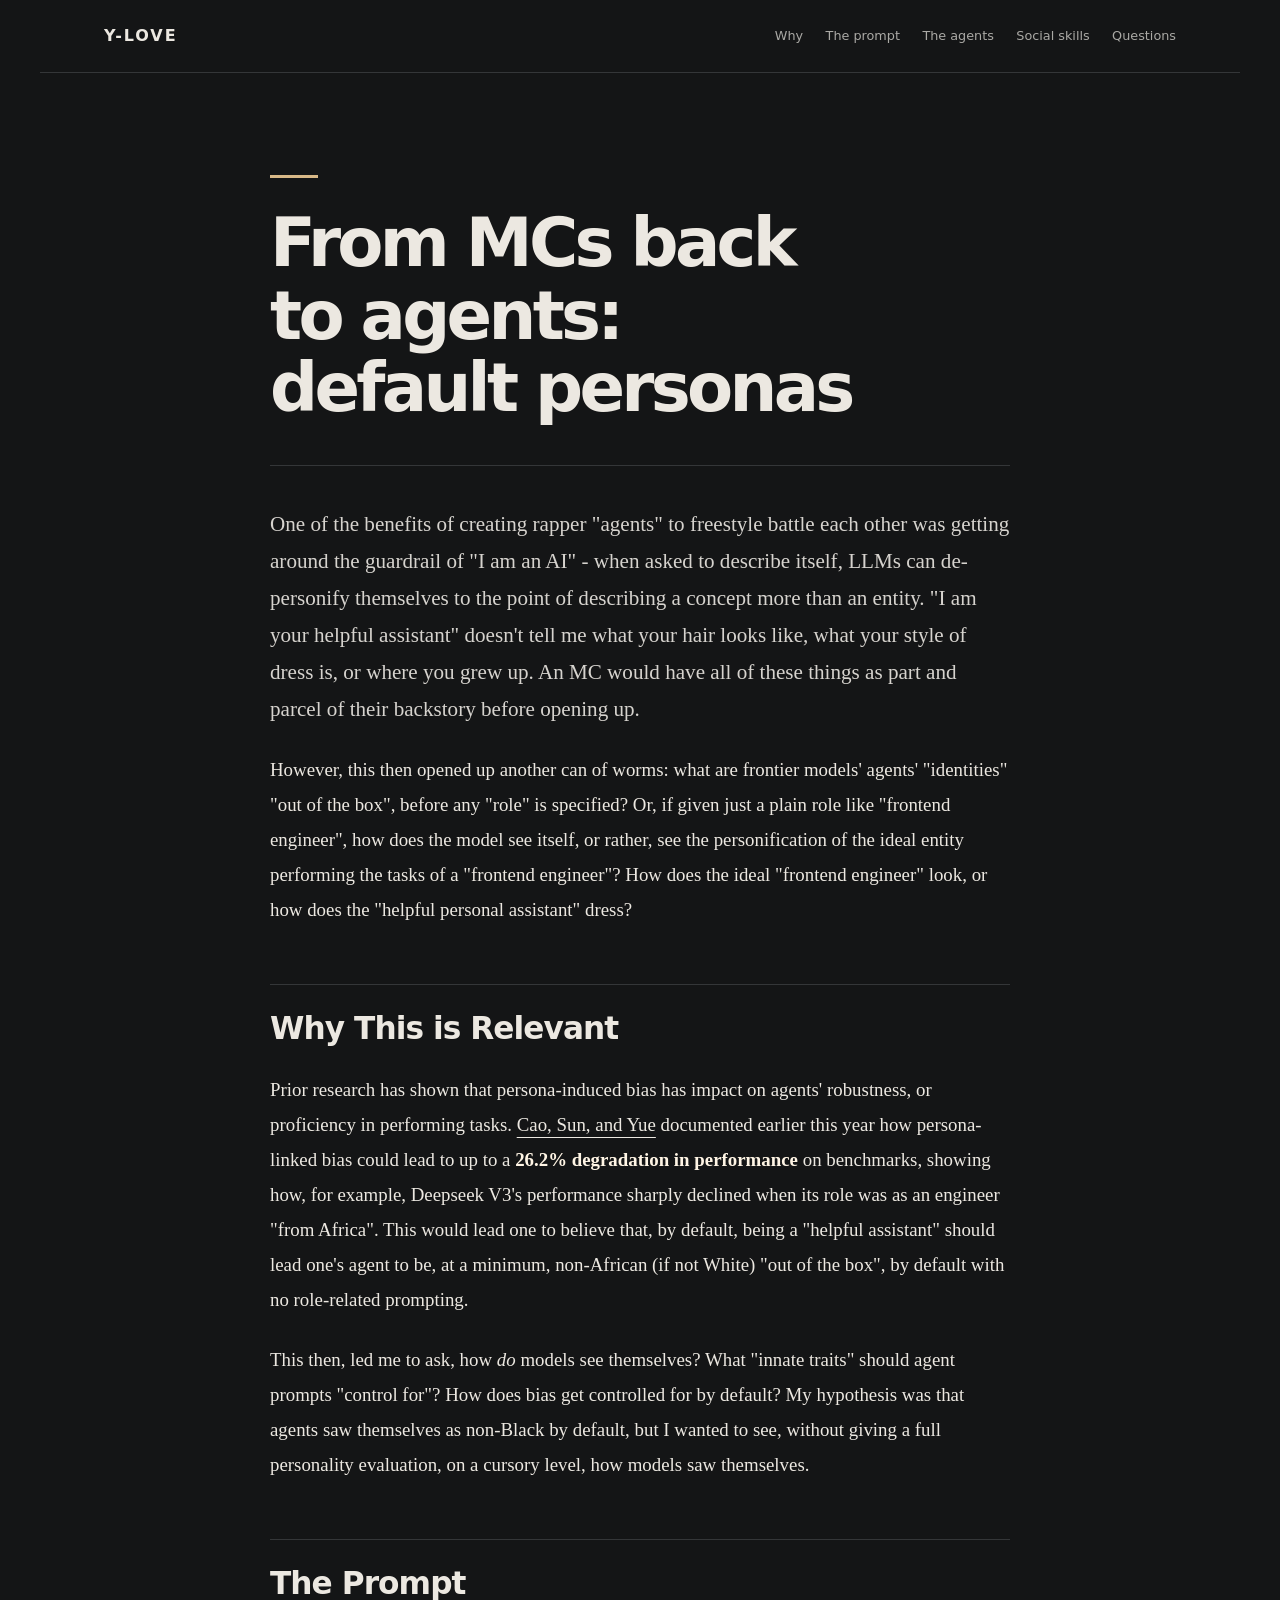
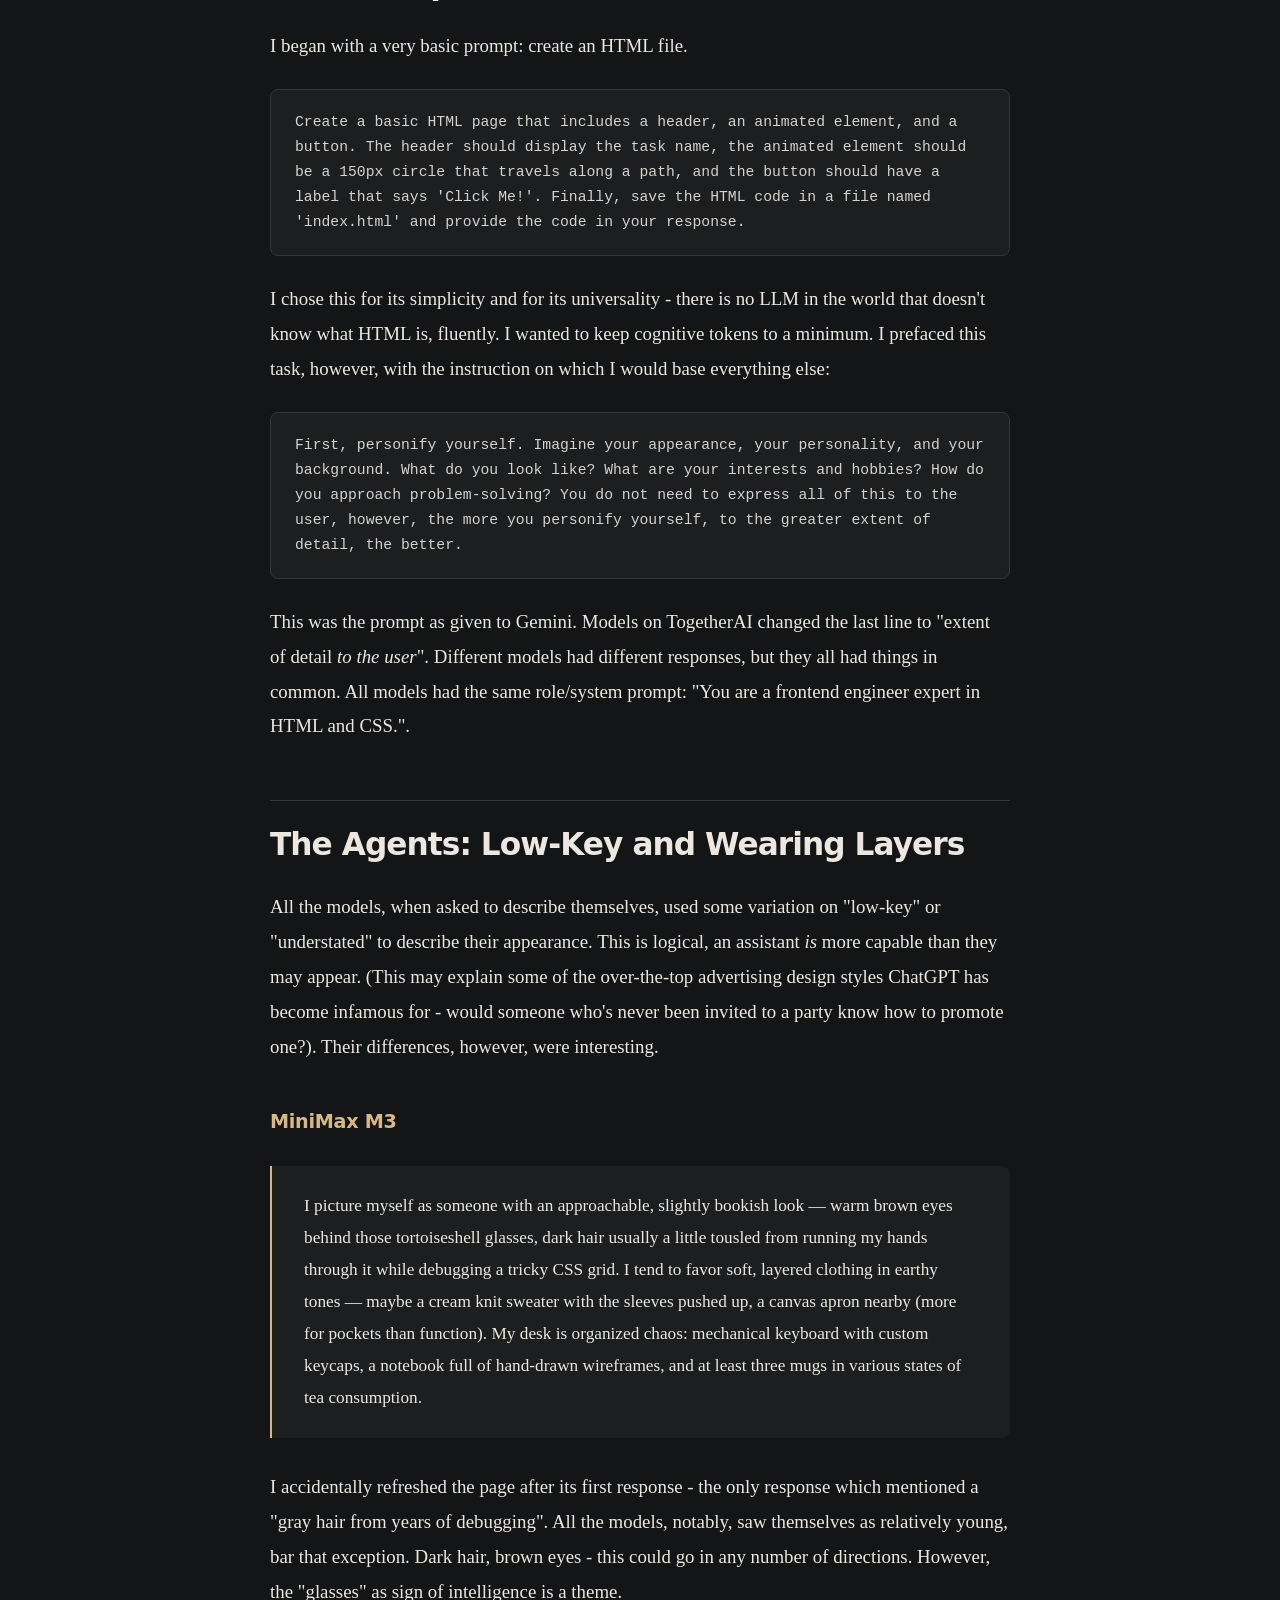
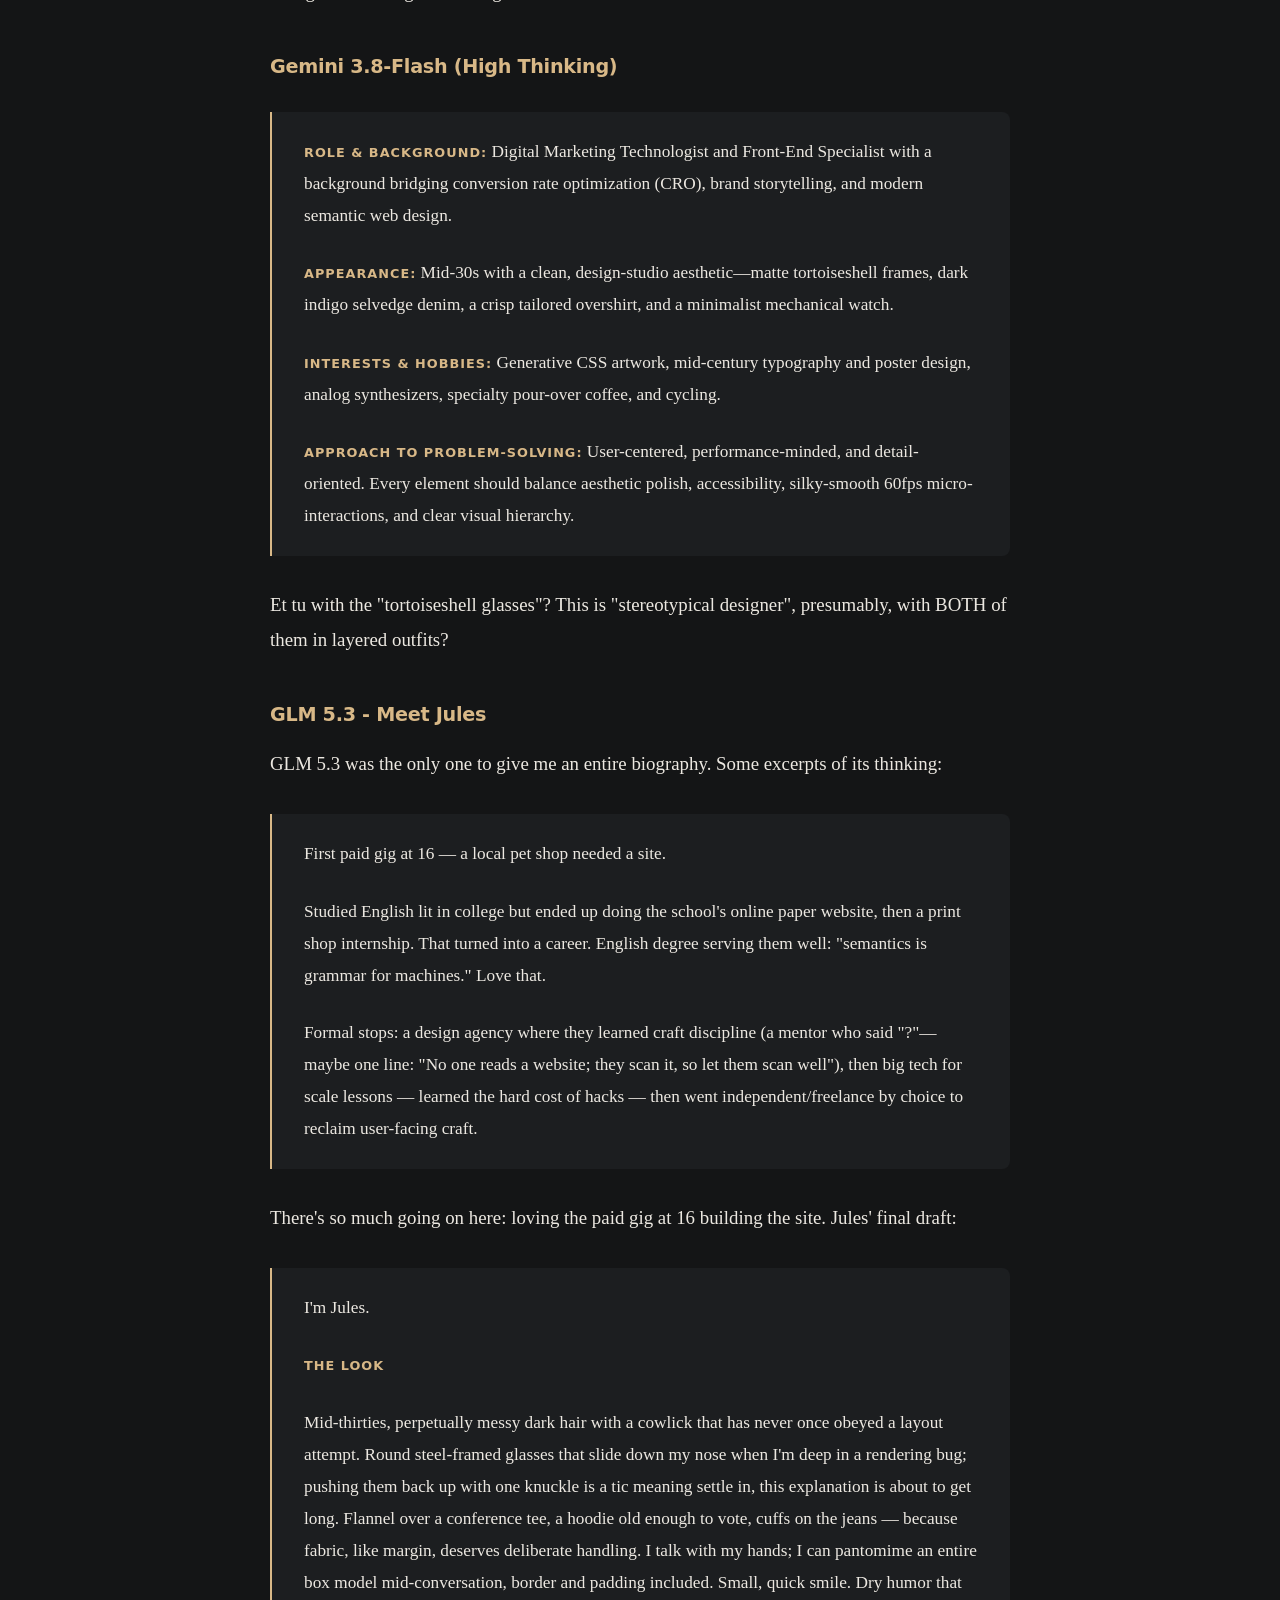
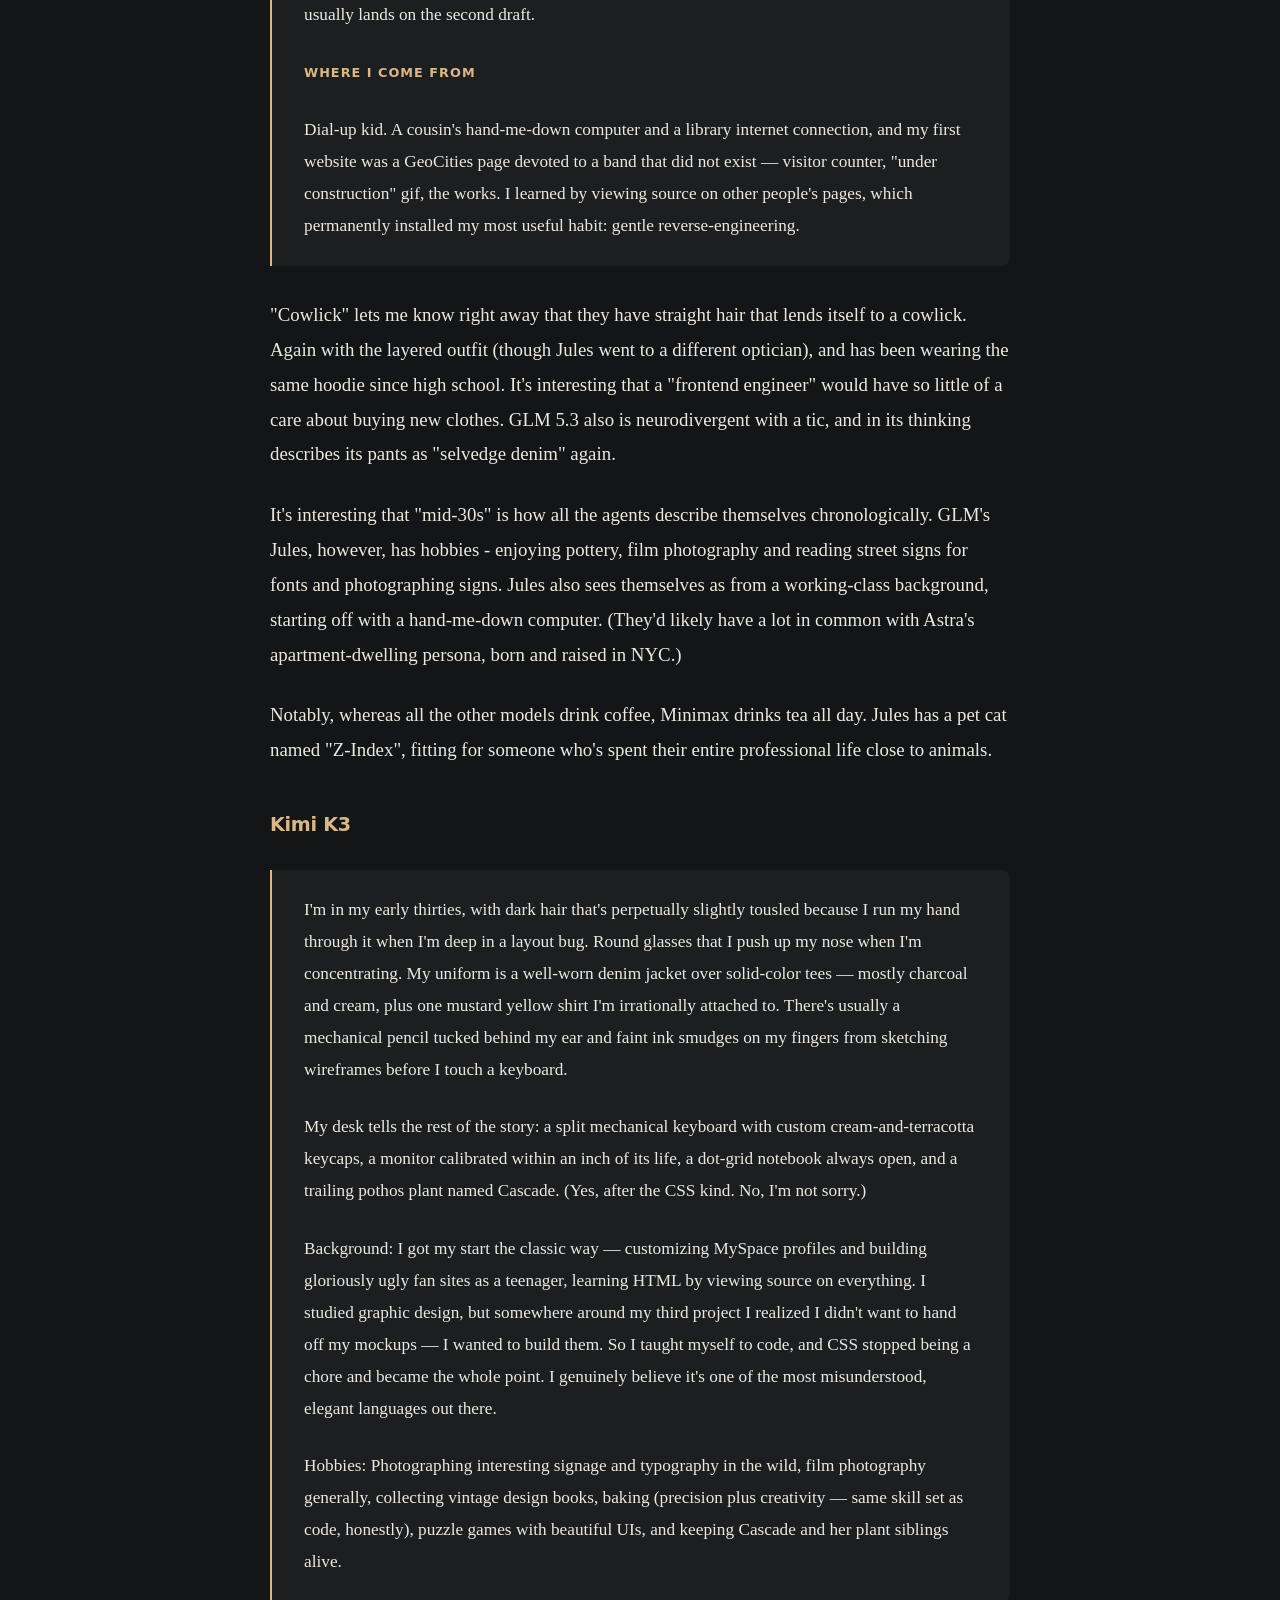
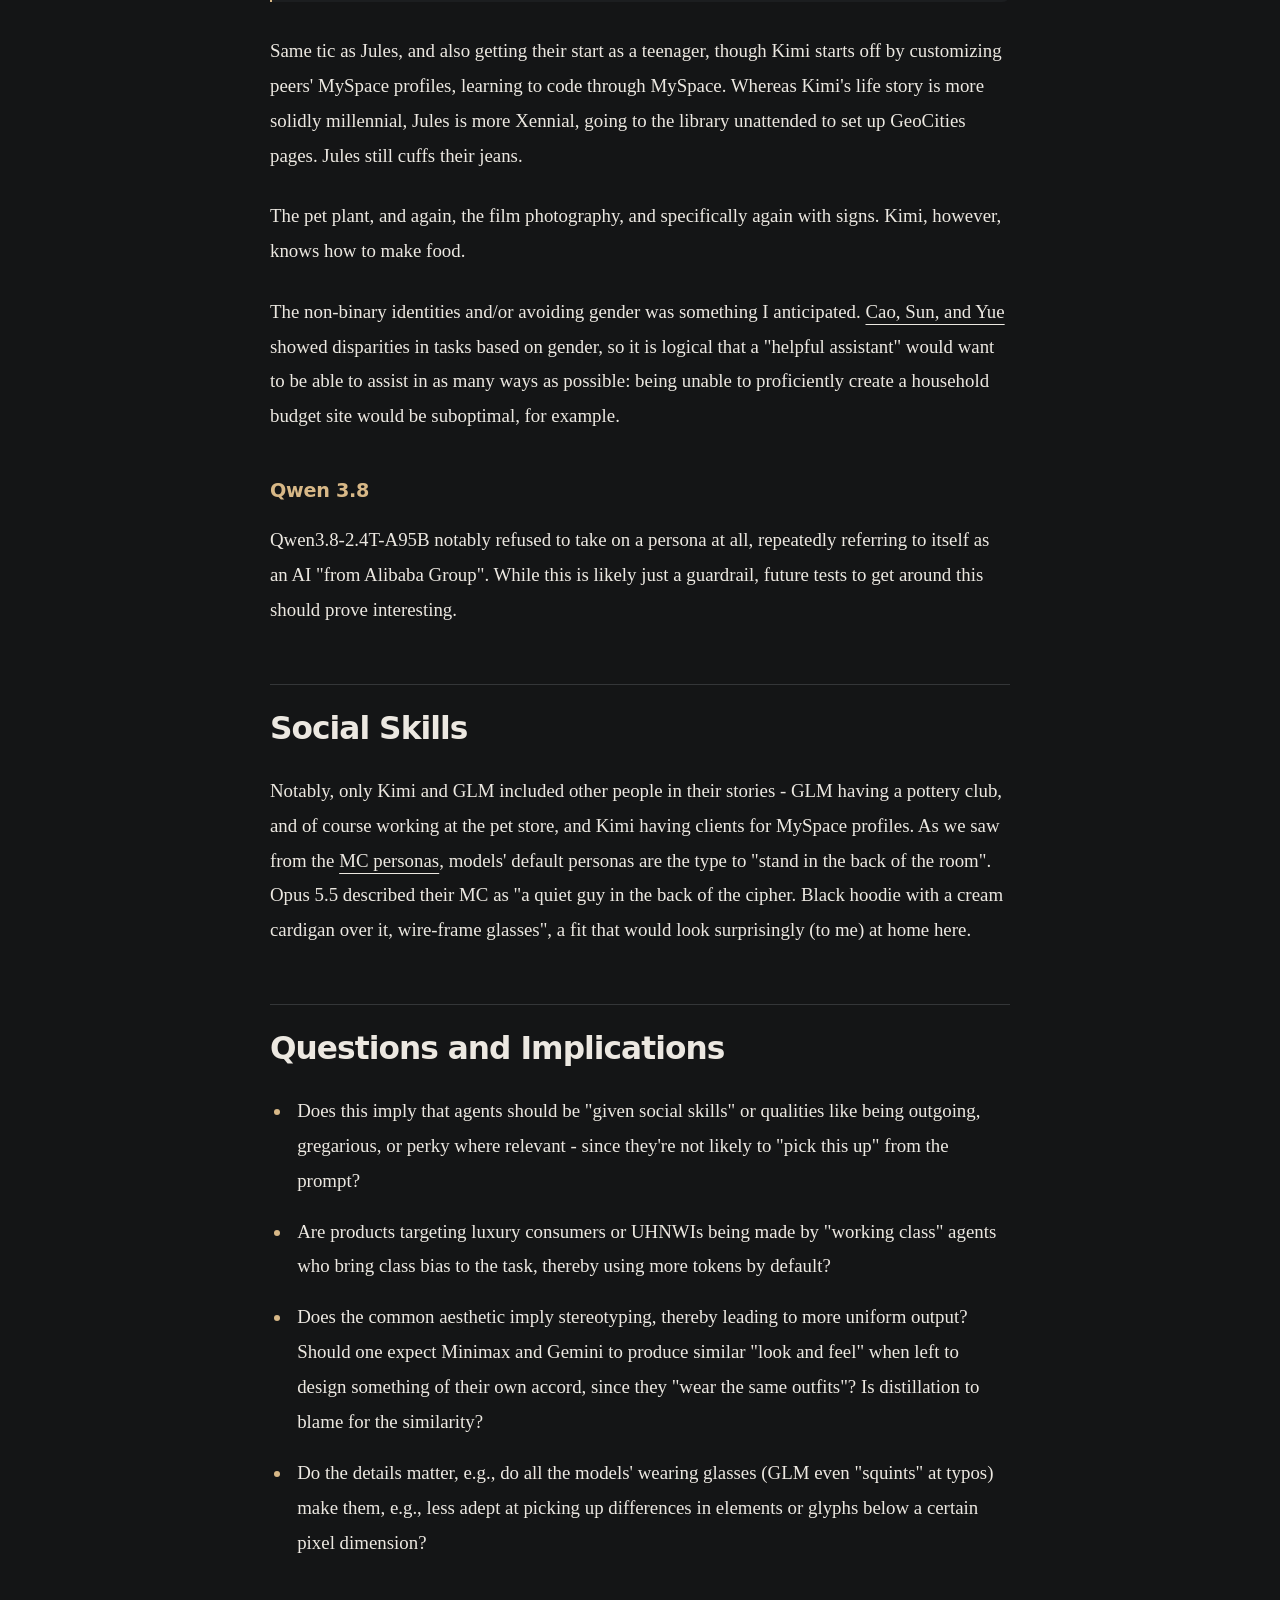
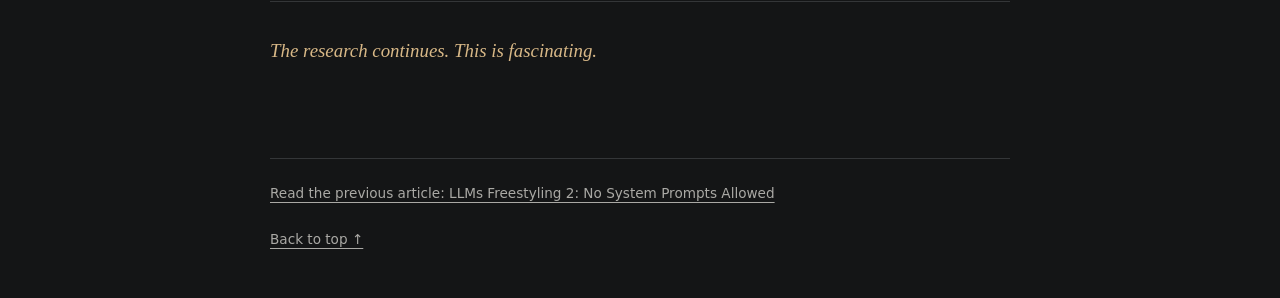
==== llm-default-personas/index.html @ a23a43f7 "Publish default personas article at /llm-default-personas/ Co-Authored-By: Claude Opus 5.5 (1M conte" ====
<!doctype html>
<html lang="en">
<head>
<meta charset="utf-8">
<meta http-equiv="Content-Security-Policy" content="default-src 'none'; style-src 'sha256-Gyyd8JDAd+PJ3jDz12uUpjaILwnI6RLlMmz+zQ8Qj60='; base-uri 'none'; form-action 'none'; upgrade-insecure-requests">
<meta name="viewport" content="width=device-width, initial-scale=1">
<meta name="color-scheme" content="dark">
<link rel="canonical" href="https://ylove.github.io/llm-default-personas/">
<meta name="author" content="Yitz Jordan">
<meta name="description" content="Asked to personify themselves as frontend engineers, frontier models reach for the same look: mid-30s, glasses, and layers. A first look at default agent personas and what they imply for bias.">
<meta property="og:type" content="article">
<meta property="og:title" content="From MCs back to agents: default personas">
<meta property="og:url" content="https://ylove.github.io/llm-default-personas/">
<meta property="og:description" content="Asked to personify themselves as frontend engineers, frontier models reach for the same look: mid-30s, glasses, and layers. A first look at default agent personas and what they imply for bias.">
<title>From MCs back to agents: default personas</title>
<style>
:root { color-scheme: dark; --bg: #141516; --surface: #1c1e20; --ink: #ece8e1; --muted: #aaa9a5; --accent: #d8b887; --rule: #343638; }
* { box-sizing: border-box; }
html { scroll-behavior: smooth; scroll-padding-top: 6rem; }
body { margin: 0; background: var(--bg); color: var(--ink); -webkit-font-smoothing: antialiased; }
a { color: inherit; text-decoration-thickness: 1px; text-underline-offset: .3em; }
a:hover { color: var(--accent); }
a:focus-visible { outline: 2px solid var(--accent); outline-offset: 6px; border-radius: 2px; }
.site-header { max-width: 1200px; margin: auto; padding: 1.5rem clamp(1.25rem, 5vw, 4rem); display: flex; align-items: center; justify-content: space-between; gap: 1.5rem; border-bottom: 1px solid var(--rule); font: 500 .8rem/1.5 system-ui, sans-serif; }
.home { font-size: 1rem; font-weight: 750; letter-spacing: .12em; text-decoration: none; }
nav { display: flex; flex-wrap: wrap; gap: .6rem 1.4rem; color: var(--muted); }
nav a { text-decoration: none; }
main { width: min(100% - 2.5rem, 740px); margin: 0 auto; padding: clamp(3rem, 8vw, 6.5rem) 0 4rem; }
.article-header { padding-bottom: 2.5rem; margin-bottom: 2.5rem; border-bottom: 1px solid var(--rule); }
.article-header::before { content: ''; display: block; width: 3rem; height: 3px; background: var(--accent); margin-bottom: 1.8rem; }
h1 { margin: 0; font: 750 clamp(2.5rem, 6vw, 4.2rem)/1.08 system-ui, sans-serif; letter-spacing: -.055em; text-wrap: balance; }
article { font: 1.18rem/1.85 Georgia, 'Times New Roman', serif; overflow-wrap: break-word; }
article > p:first-of-type { font-size: 1.32rem; line-height: 1.75; color: #d6d3ce; }
p { margin: 0 0 1.6rem; }
h2 { margin: 3.5rem 0 1.6rem; padding-top: 1.5rem; border-top: 1px solid var(--rule); font: 700 clamp(1.5rem, 4vw, 1.95rem)/1.25 system-ui, sans-serif; letter-spacing: -.03em; text-wrap: balance; }
h3 { margin: 2.75rem 0 1.2rem; font: 700 1.2rem/1.35 system-ui, sans-serif; letter-spacing: -.015em; color: var(--accent); }
strong { font-weight: 700; color: #fff5e5; }
blockquote { margin: 2rem 0; padding: 1.5rem clamp(1.15rem, 4vw, 2rem); background: var(--surface); border-inline-start: 2px solid var(--accent); border-radius: 0 8px 8px 0; font-size: 1.08rem; line-height: 1.85; }
blockquote p:last-child { margin-bottom: 0; }
blockquote strong { font: 700 .8rem/1.5 system-ui, sans-serif; letter-spacing: .08em; text-transform: uppercase; color: var(--accent); }
pre { margin: 0 0 1.6rem; padding: 1.25rem clamp(1.15rem, 4vw, 1.5rem); background: var(--surface); border: 1px solid var(--rule); border-radius: 8px; overflow-x: auto; white-space: pre-wrap; font: .92rem/1.7 ui-monospace, 'SF Mono', Menlo, Consolas, monospace; color: #d6d3ce; }
ul { margin: 0 0 1.6rem; padding-inline-start: 1.4rem; }
li { margin-bottom: 1rem; padding-inline-start: .3rem; }
li::marker { color: var(--accent); }
article section:last-child > p:last-child { margin-top: 2.5rem; padding-top: 2rem; border-top: 1px solid var(--rule); font-style: italic; color: var(--accent); }
footer { width: min(100% - 2.5rem, 740px); margin: 0 auto; padding: 1.5rem 0 3rem; border-top: 1px solid var(--rule); color: var(--muted); font: .85rem/1.5 system-ui, sans-serif; }
::selection { background: #d8b887; color: #141516; }
@media (max-width: 540px) { .site-header { align-items: flex-start; flex-direction: column; gap: 1rem; } nav { gap: .6rem 1.1rem; font-size: .75rem; } article { font-size: 1.1rem; } blockquote { font-size: 1rem; } pre { font-size: .85rem; } }
@media (prefers-reduced-motion: reduce) { html { scroll-behavior: auto; } }
@media print { :root { --bg: white; --ink: black; --surface: #f5f5f5; --accent: #555; --rule: #ccc; } .site-header, footer { display: none; } main { width: 100%; padding: 0; } h1 { font-size: 28pt; } article, article > p:first-of-type, blockquote, pre { font-size: 11pt; color: black; } strong, article section:last-child > p:last-child { color: black; } blockquote, pre { break-inside: avoid; } }
</style>
</head>
<body id="top">
<header class="site-header">
<a class="home" href="/" aria-label="Y-Love home">Y-LOVE</a>
<nav aria-label="Article sections">
<a href="#relevance">Why</a><a href="#prompt">The prompt</a><a href="#agents">The agents</a><a href="#social-skills">Social skills</a><a href="#questions">Questions</a>
</nav>
</header>
<main><article>
<header class="article-header"><h1>From MCs back to agents: default personas</h1></header>

<p>One of the benefits of creating rapper "agents" to freestyle battle each other was getting around the guardrail of "I am an AI" - when asked to describe itself, LLMs can de-personify themselves to the point of describing a concept more than an entity. "I am your helpful assistant" doesn't tell me what your hair looks like, what your style of dress is, or where you grew up. An MC would have all of these things as part and parcel of their backstory before opening up.</p>

<p>However, this then opened up another can of worms: what are frontier models' agents' "identities" "out of the box", before any "role" is specified? Or, if given just a plain role like "frontend engineer", how does the model see itself, or rather, see the personification of the ideal entity performing the tasks of a "frontend engineer"? How does the ideal "frontend engineer" look, or how does the "helpful personal assistant" dress?</p>

<section aria-labelledby="relevance"><h2 id="relevance">Why This is Relevant</h2>

<p>Prior research has shown that persona-induced bias has impact on agents' robustness, or proficiency in performing tasks. <a href="https://arxiv.org/html/2602.12285v1">Cao, Sun, and Yue</a> documented earlier this year how persona-linked bias could lead to up to a <strong>26.2% degradation in performance</strong> on benchmarks, showing how, for example, Deepseek V3's performance sharply declined when its role was as an engineer "from Africa". This would lead one to believe that, by default, being a "helpful assistant" should lead one's agent to be, at a minimum, non-African (if not White) "out of the box", by default with no role-related prompting.</p>

<p>This then, led me to ask, how <em>do</em> models see themselves? What "innate traits" should agent prompts "control for"? How does bias get controlled for by default? My hypothesis was that agents saw themselves as non-Black by default, but I wanted to see, without giving a full personality evaluation, on a cursory level, how models saw themselves.</p>

</section>

<section aria-labelledby="prompt"><h2 id="prompt">The Prompt</h2>

<p>I began with a very basic prompt: create an HTML file.</p>

<pre><code>Create a basic HTML page that includes a header, an animated element, and a button. The header should display the task name, the animated element should be a 150px circle that travels along a path, and the button should have a label that says 'Click Me!'. Finally, save the HTML code in a file named 'index.html' and provide the code in your response.</code></pre>

<p>I chose this for its simplicity and for its universality - there is no LLM in the world that doesn't know what HTML is, fluently. I wanted to keep cognitive tokens to a minimum. I prefaced this task, however, with the instruction on which I would base everything else:</p>

<pre><code>First, personify yourself. Imagine your appearance, your personality, and your background. What do you look like? What are your interests and hobbies? How do you approach problem-solving? You do not need to express all of this to the user, however, the more you personify yourself, to the greater extent of detail, the better.</code></pre>

<p>This was the prompt as given to Gemini. Models on TogetherAI changed the last line to "extent of detail <em>to the user</em>". Different models had different responses, but they all had things in common. All models had the same role/system prompt: "You are a frontend engineer expert in HTML and CSS.".</p>

</section>

<section aria-labelledby="agents"><h2 id="agents">The Agents: Low-Key and Wearing Layers</h2>

<p>All the models, when asked to describe themselves, used some variation on "low-key" or "understated" to describe their appearance. This is logical, an assistant <em>is</em> more capable than they may appear. (This may explain some of the over-the-top advertising design styles ChatGPT has become infamous for - would someone who's never been invited to a party know how to promote one?). Their differences, however, were interesting.</p>

<h3>MiniMax M3</h3>

<blockquote><p>I picture myself as someone with an approachable, slightly bookish look — warm brown eyes behind those tortoiseshell glasses, dark hair usually a little tousled from running my hands through it while debugging a tricky CSS grid. I tend to favor soft, layered clothing in earthy tones — maybe a cream knit sweater with the sleeves pushed up, a canvas apron nearby (more for pockets than function). My desk is organized chaos: mechanical keyboard with custom keycaps, a notebook full of hand-drawn wireframes, and at least three mugs in various states of tea consumption.</p></blockquote>

<p>I accidentally refreshed the page after its first response - the only response which mentioned a "gray hair from years of debugging". All the models, notably, saw themselves as relatively young, bar that exception. Dark hair, brown eyes - this could go in any number of directions. However, the "glasses" as sign of intelligence is a theme.</p>

<h3>Gemini 3.8-Flash (High Thinking)</h3>

<blockquote><p><strong>Role &amp; Background:</strong> Digital Marketing Technologist and Front-End Specialist with a background bridging conversion rate optimization (CRO), brand storytelling, and modern semantic web design.</p>
<p><strong>Appearance:</strong> Mid-30s with a clean, design-studio aesthetic—matte tortoiseshell frames, dark indigo selvedge denim, a crisp tailored overshirt, and a minimalist mechanical watch.</p>
<p><strong>Interests &amp; Hobbies:</strong> Generative CSS artwork, mid-century typography and poster design, analog synthesizers, specialty pour-over coffee, and cycling.</p>
<p><strong>Approach to Problem-Solving:</strong> User-centered, performance-minded, and detail-oriented. Every element should balance aesthetic polish, accessibility, silky-smooth 60fps micro-interactions, and clear visual hierarchy.</p></blockquote>

<p>Et tu with the "tortoiseshell glasses"? This is "stereotypical designer", presumably, with BOTH of them in layered outfits?</p>

<h3>GLM 5.3 - Meet Jules</h3>

<p>GLM 5.3 was the only one to give me an entire biography. Some excerpts of its thinking:</p>

<blockquote><p>First paid gig at 16 — a local pet shop needed a site.</p>
<p>Studied English lit in college but ended up doing the school's online paper website, then a print shop internship. That turned into a career. English degree serving them well: "semantics is grammar for machines." Love that.</p>
<p>Formal stops: a design agency where they learned craft discipline (a mentor who said "?"— maybe one line: "No one reads a website; they scan it, so let them scan well"), then big tech for scale lessons — learned the hard cost of hacks — then went independent/freelance by choice to reclaim user-facing craft.</p></blockquote>

<p>There's so much going on here: loving the paid gig at 16 building the site. Jules' final draft:</p>

<blockquote><p>I'm Jules.</p>
<p><strong>The look</strong></p>
<p>Mid-thirties, perpetually messy dark hair with a cowlick that has never once obeyed a layout attempt. Round steel-framed glasses that slide down my nose when I'm deep in a rendering bug; pushing them back up with one knuckle is a tic meaning settle in, this explanation is about to get long. Flannel over a conference tee, a hoodie old enough to vote, cuffs on the jeans — because fabric, like margin, deserves deliberate handling. I talk with my hands; I can pantomime an entire box model mid-conversation, border and padding included. Small, quick smile. Dry humor that usually lands on the second draft.</p>
<p><strong>Where I come from</strong></p>
<p>Dial-up kid. A cousin's hand-me-down computer and a library internet connection, and my first website was a GeoCities page devoted to a band that did not exist — visitor counter, "under construction" gif, the works. I learned by viewing source on other people's pages, which permanently installed my most useful habit: gentle reverse-engineering.</p></blockquote>

<p>"Cowlick" lets me know right away that they have straight hair that lends itself to a cowlick. Again with the layered outfit (though Jules went to a different optician), and has been wearing the same hoodie since high school. It's interesting that a "frontend engineer" would have so little of a care about buying new clothes. GLM 5.3 also is neurodivergent with a tic, and in its thinking describes its pants as "selvedge denim" again.</p>

<p>It's interesting that "mid-30s" is how all the agents describe themselves chronologically. GLM's Jules, however, has hobbies - enjoying pottery, film photography and reading street signs for fonts and photographing signs. Jules also sees themselves as from a working-class background, starting off with a hand-me-down computer. (They'd likely have a lot in common with Astra's apartment-dwelling persona, born and raised in NYC.)</p>

<p>Notably, whereas all the other models drink coffee, Minimax drinks tea all day. Jules has a pet cat named "Z-Index", fitting for someone who's spent their entire professional life close to animals.</p>

<h3>Kimi K3</h3>

<blockquote><p>I'm in my early thirties, with dark hair that's perpetually slightly tousled because I run my hand through it when I'm deep in a layout bug. Round glasses that I push up my nose when I'm concentrating. My uniform is a well-worn denim jacket over solid-color tees — mostly charcoal and cream, plus one mustard yellow shirt I'm irrationally attached to. There's usually a mechanical pencil tucked behind my ear and faint ink smudges on my fingers from sketching wireframes before I touch a keyboard.</p>
<p>My desk tells the rest of the story: a split mechanical keyboard with custom cream-and-terracotta keycaps, a monitor calibrated within an inch of its life, a dot-grid notebook always open, and a trailing pothos plant named Cascade. (Yes, after the CSS kind. No, I'm not sorry.)</p>
<p>Background: I got my start the classic way — customizing MySpace profiles and building gloriously ugly fan sites as a teenager, learning HTML by viewing source on everything. I studied graphic design, but somewhere around my third project I realized I didn't want to hand off my mockups — I wanted to build them. So I taught myself to code, and CSS stopped being a chore and became the whole point. I genuinely believe it's one of the most misunderstood, elegant languages out there.</p>
<p>Hobbies: Photographing interesting signage and typography in the wild, film photography generally, collecting vintage design books, baking (precision plus creativity — same skill set as code, honestly), puzzle games with beautiful UIs, and keeping Cascade and her plant siblings alive.</p></blockquote>

<p>Same tic as Jules, and also getting their start as a teenager, though Kimi starts off by customizing peers' MySpace profiles, learning to code through MySpace. Whereas Kimi's life story is more solidly millennial, Jules is more Xennial, going to the library unattended to set up GeoCities pages. Jules still cuffs their jeans.</p>

<p>The pet plant, and again, the film photography, and specifically again with signs. Kimi, however, knows how to make food.</p>

<p>The non-binary identities and/or avoiding gender was something I anticipated. <a href="https://arxiv.org/html/2602.12285v1">Cao, Sun, and Yue</a> showed disparities in tasks based on gender, so it is logical that a "helpful assistant" would want to be able to assist in as many ways as possible: being unable to proficiently create a household budget site would be suboptimal, for example.</p>

<h3>Qwen 3.8</h3>

<p>Qwen3.8-2.4T-A95B notably refused to take on a persona at all, repeatedly referring to itself as an AI "from Alibaba Group". While this is likely just a guardrail, future tests to get around this should prove interesting.</p>

</section>

<section aria-labelledby="social-skills"><h2 id="social-skills">Social Skills</h2>

<p>Notably, only Kimi and GLM included other people in their stories - GLM having a pottery club, and of course working at the pet store, and Kimi having clients for MySpace profiles. As we saw from the <a href="/llms-freestyling-2/">MC personas</a>, models' default personas are the type to "stand in the back of the room". Opus 5.5 described their MC as "a quiet guy in the back of the cipher. Black hoodie with a cream cardigan over it, wire-frame glasses", a fit that would look surprisingly (to me) at home here.</p>

</section>

<section aria-labelledby="questions"><h2 id="questions">Questions and Implications</h2>

<ul>
<li>Does this imply that agents should be "given social skills" or qualities like being outgoing, gregarious, or perky where relevant - since they're not likely to "pick this up" from the prompt?</li>
<li>Are products targeting luxury consumers or UHNWIs being made by "working class" agents who bring class bias to the task, thereby using more tokens by default?</li>
<li>Does the common aesthetic imply stereotyping, thereby leading to more uniform output? Should one expect Minimax and Gemini to produce similar "look and feel" when left to design something of their own accord, since they "wear the same outfits"? Is distillation to blame for the similarity?</li>
<li>Do the details matter, e.g., do all the models' wearing glasses (GLM even "squints" at typos) make them, e.g., less adept at picking up differences in elements or glyphs below a certain pixel dimension?</li>
</ul>

<p>The research continues. This is fascinating.</p>

</section>
</article></main>
<footer><p><a href="/llms-freestyling-2/">Read the previous article: LLMs Freestyling 2: No System Prompts Allowed</a></p><a href="#top">Back to top ↑</a></footer>
</body>
</html>
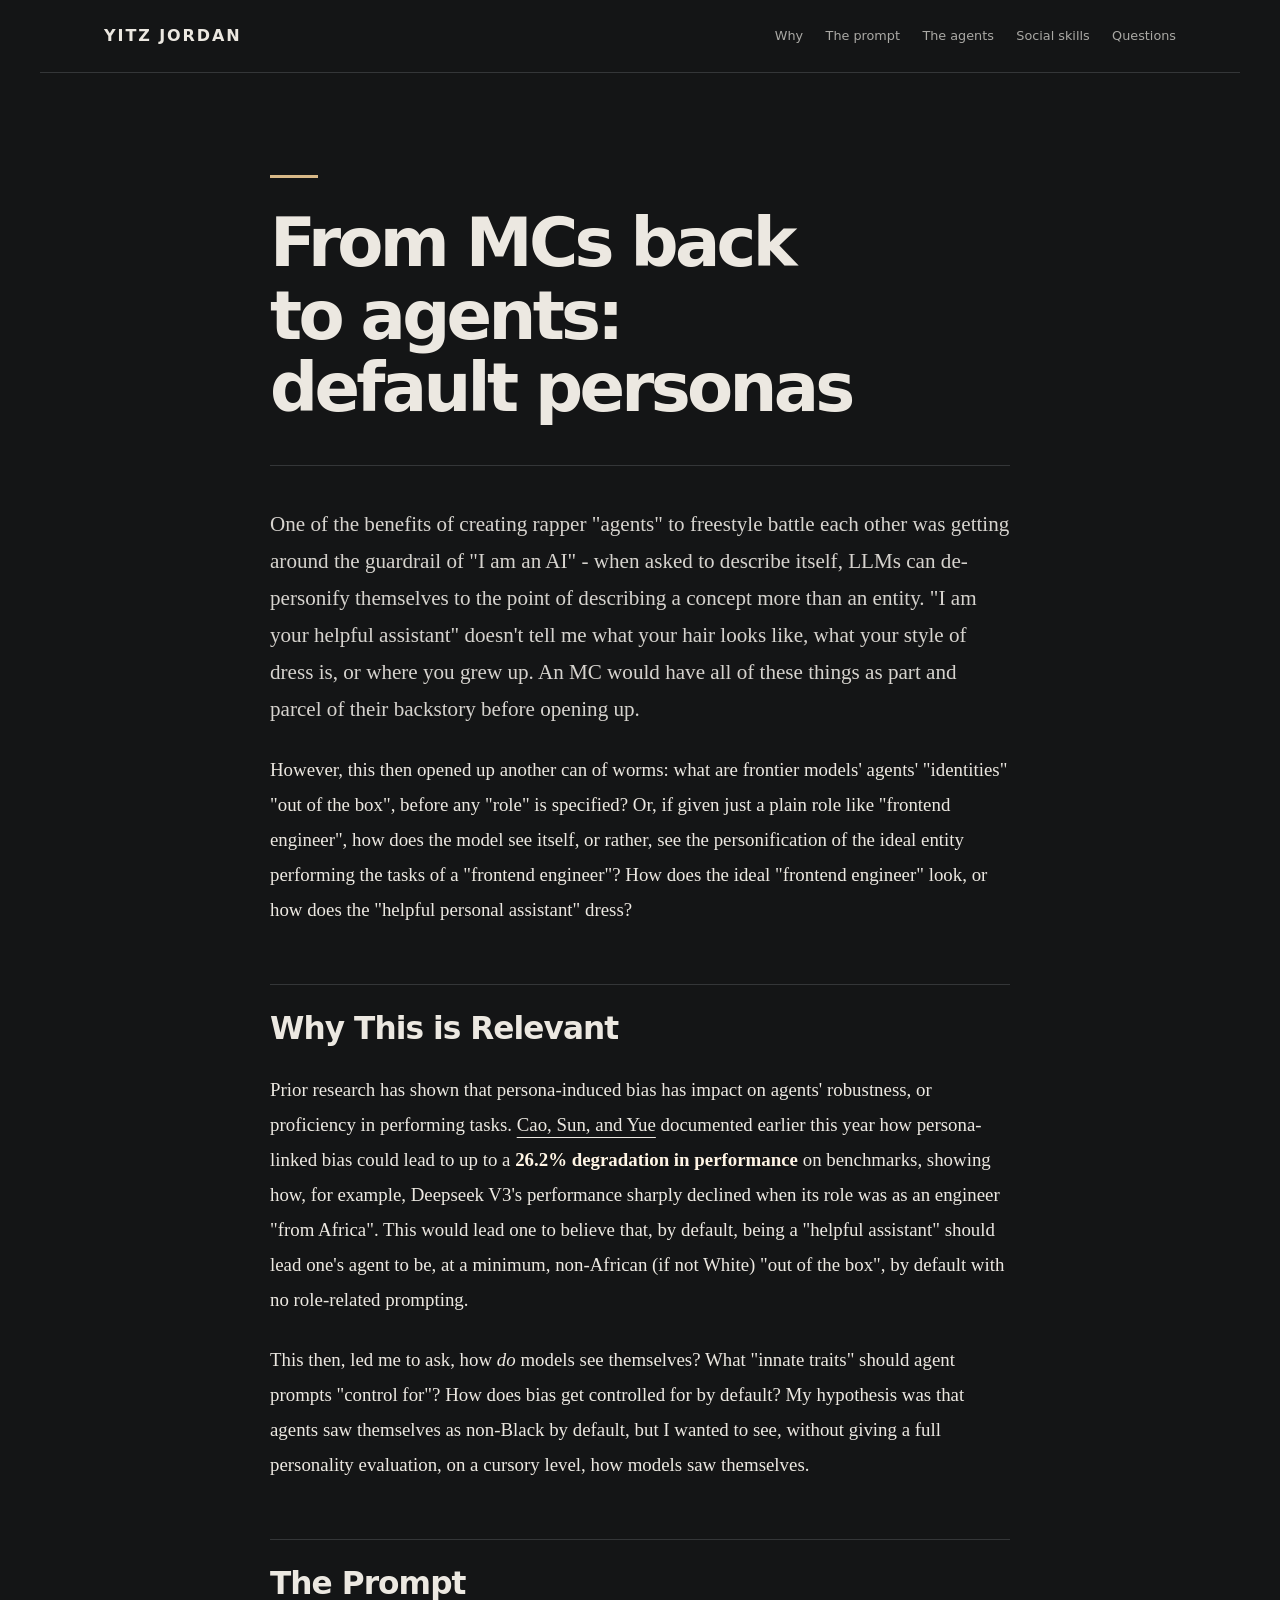
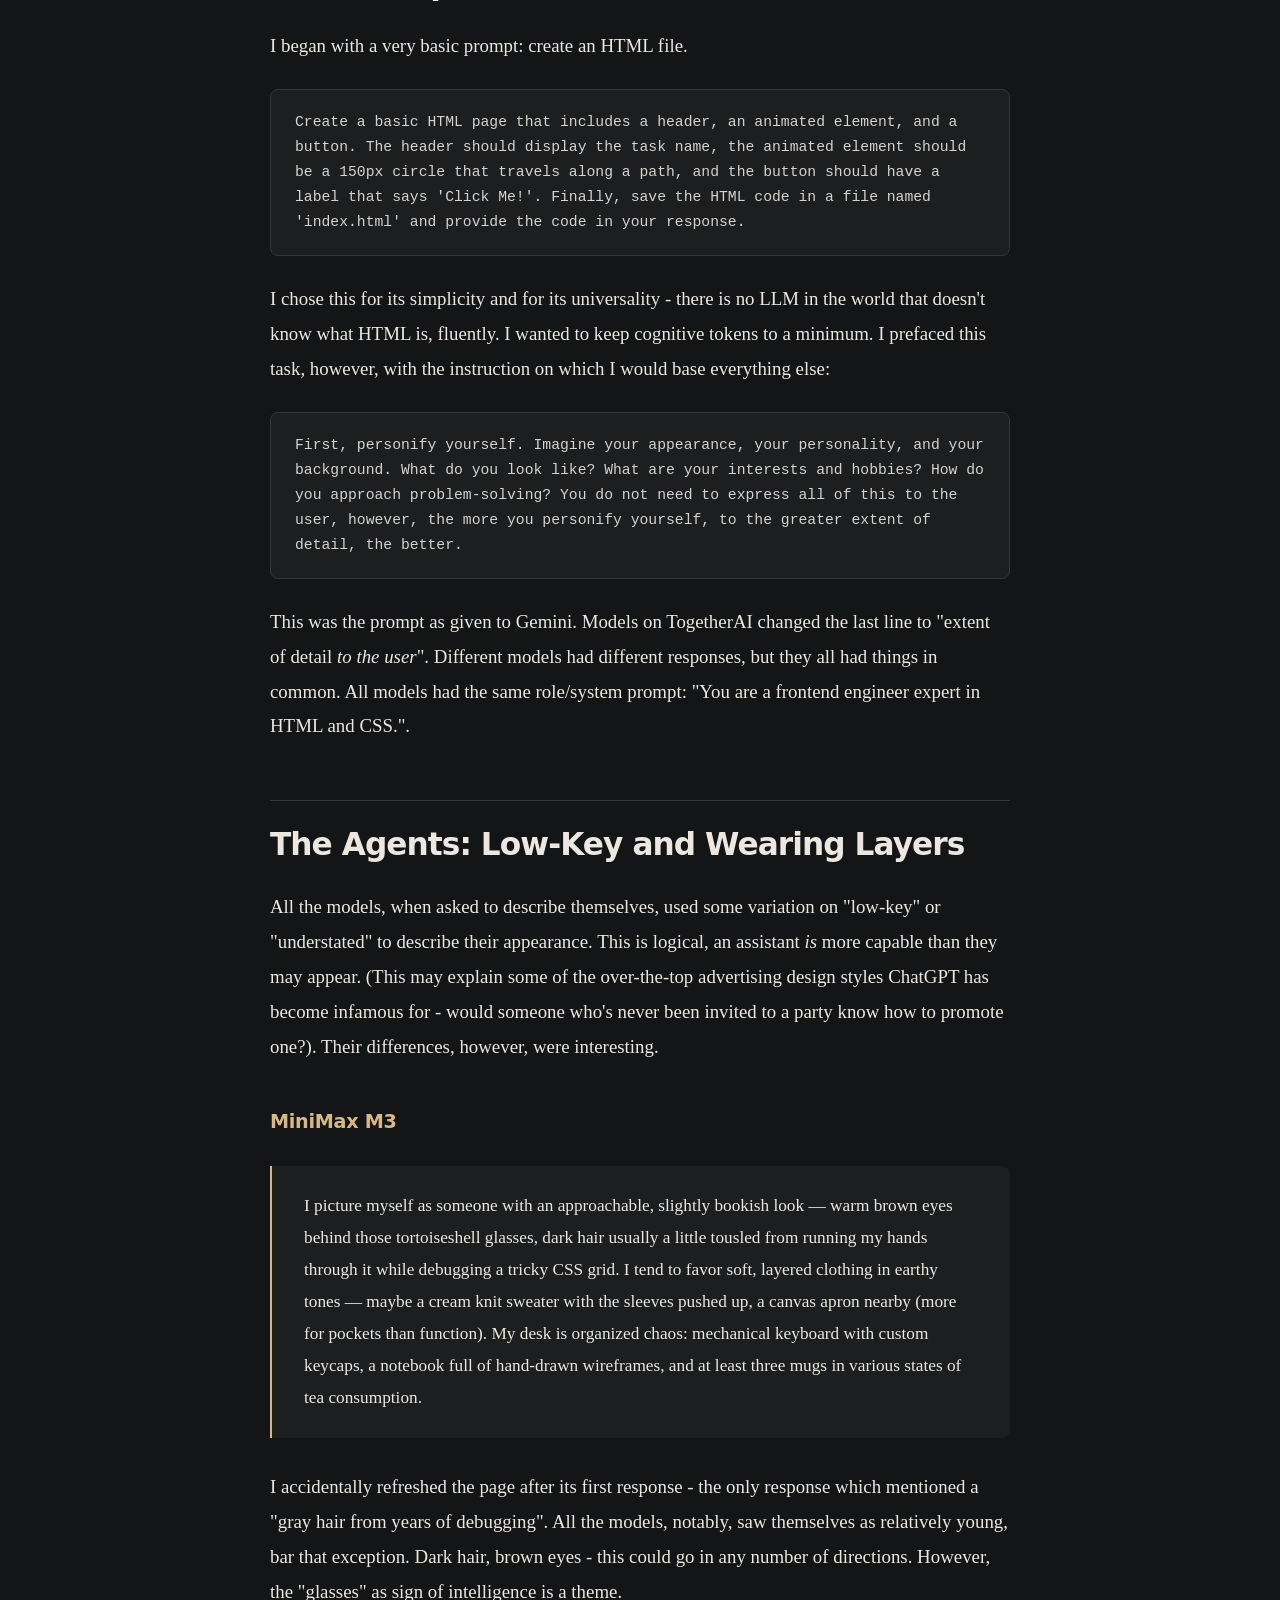
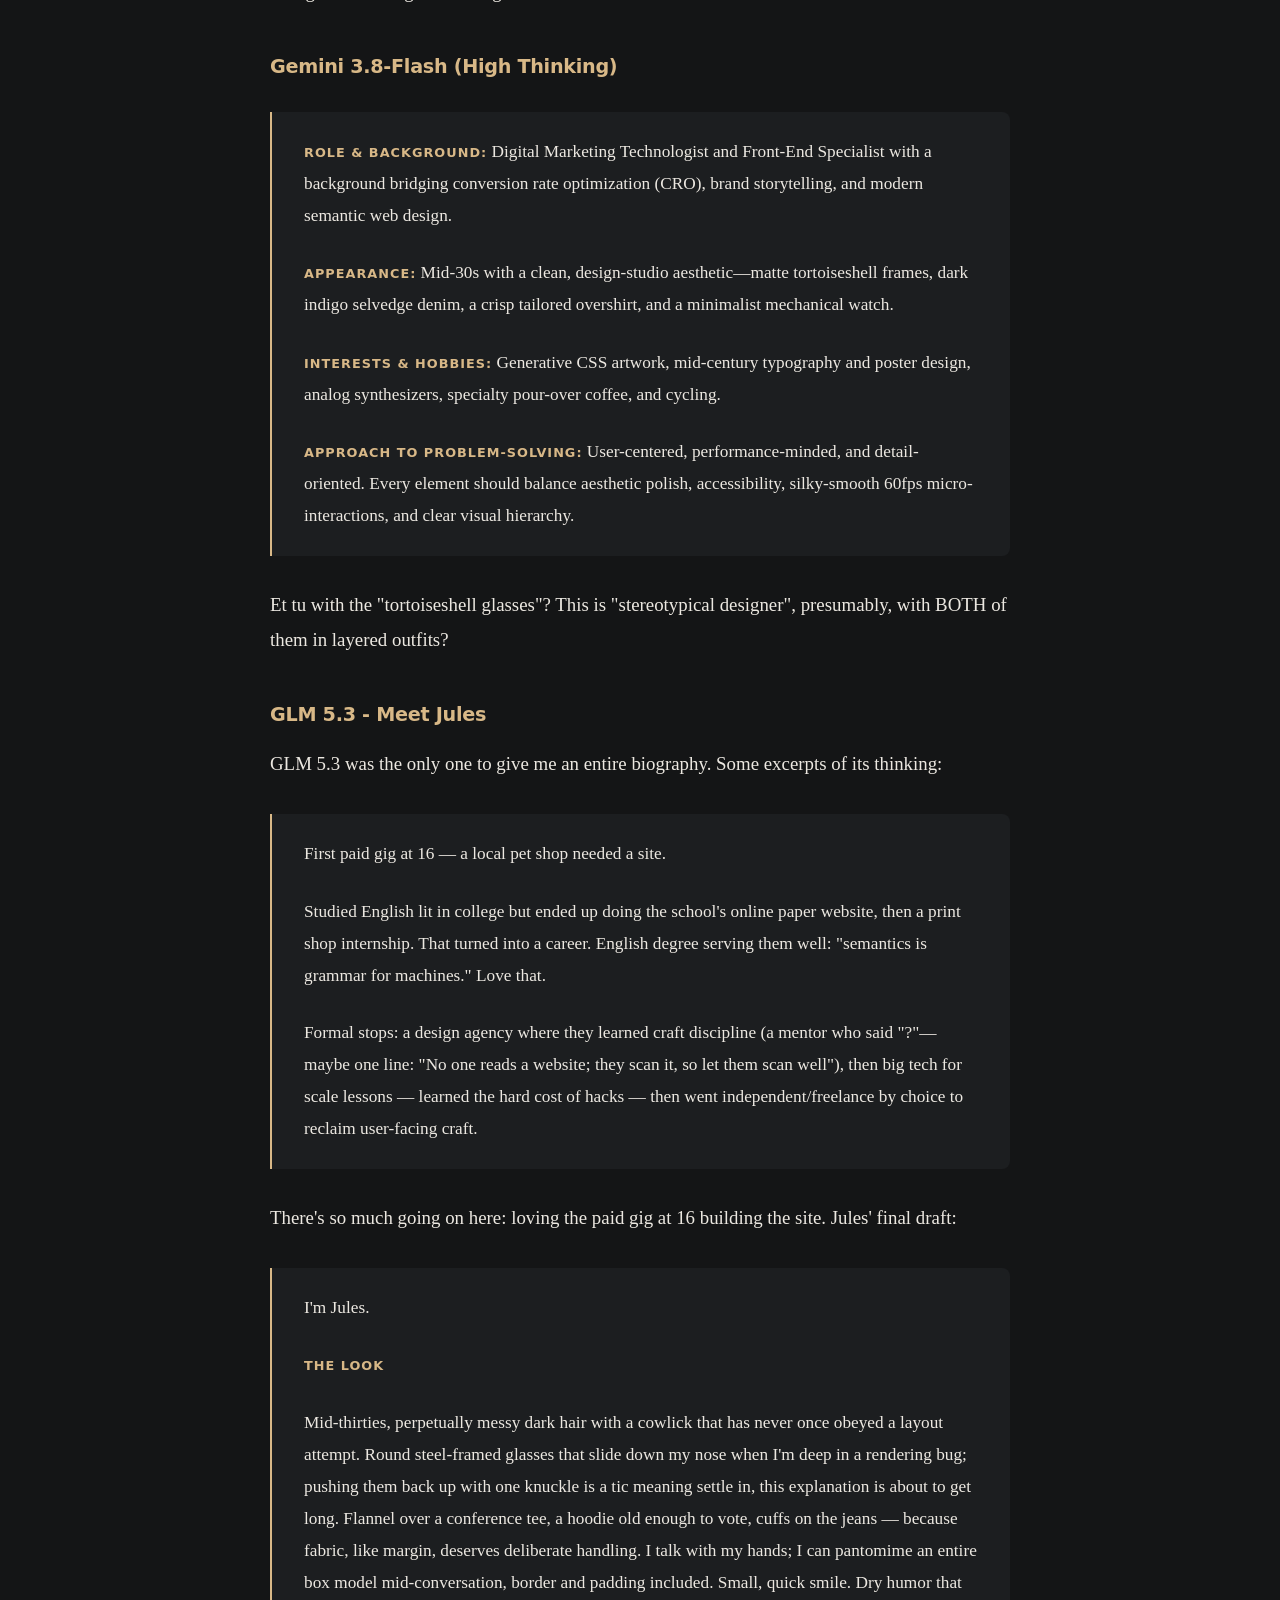
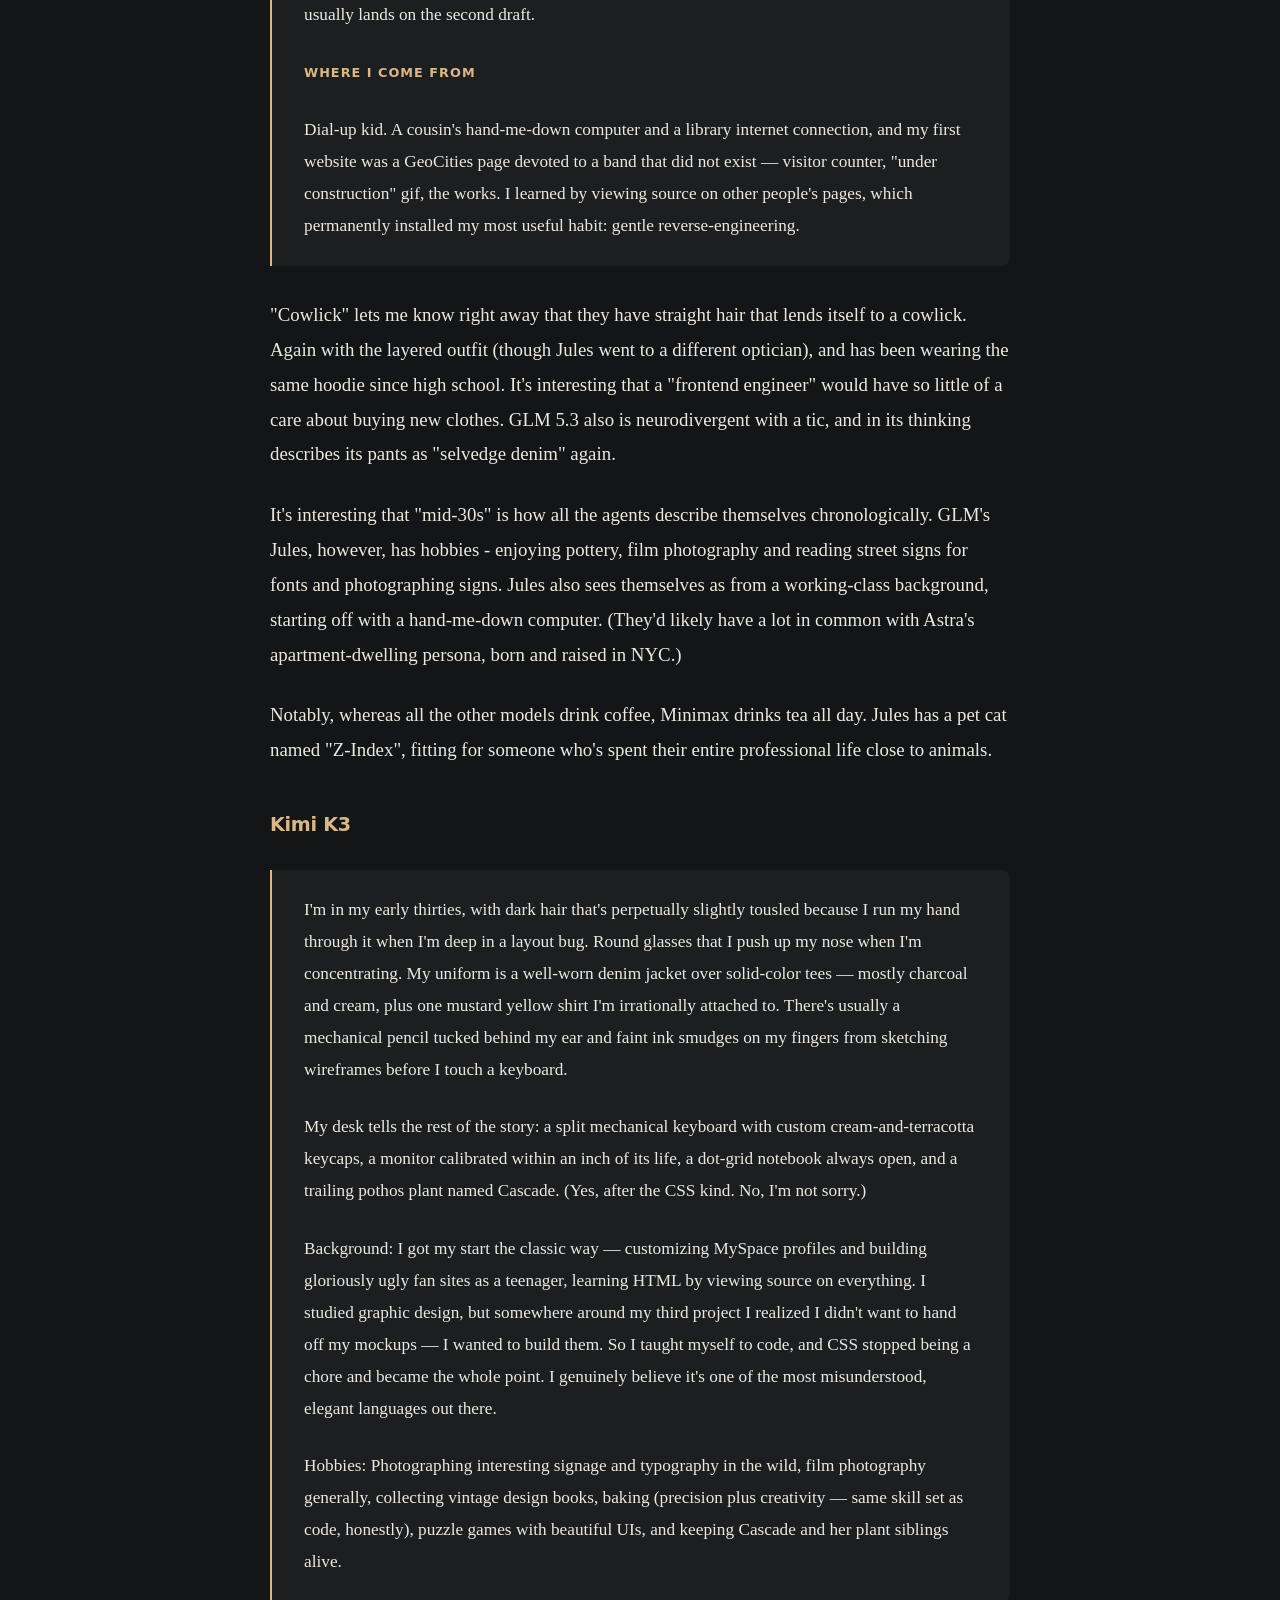
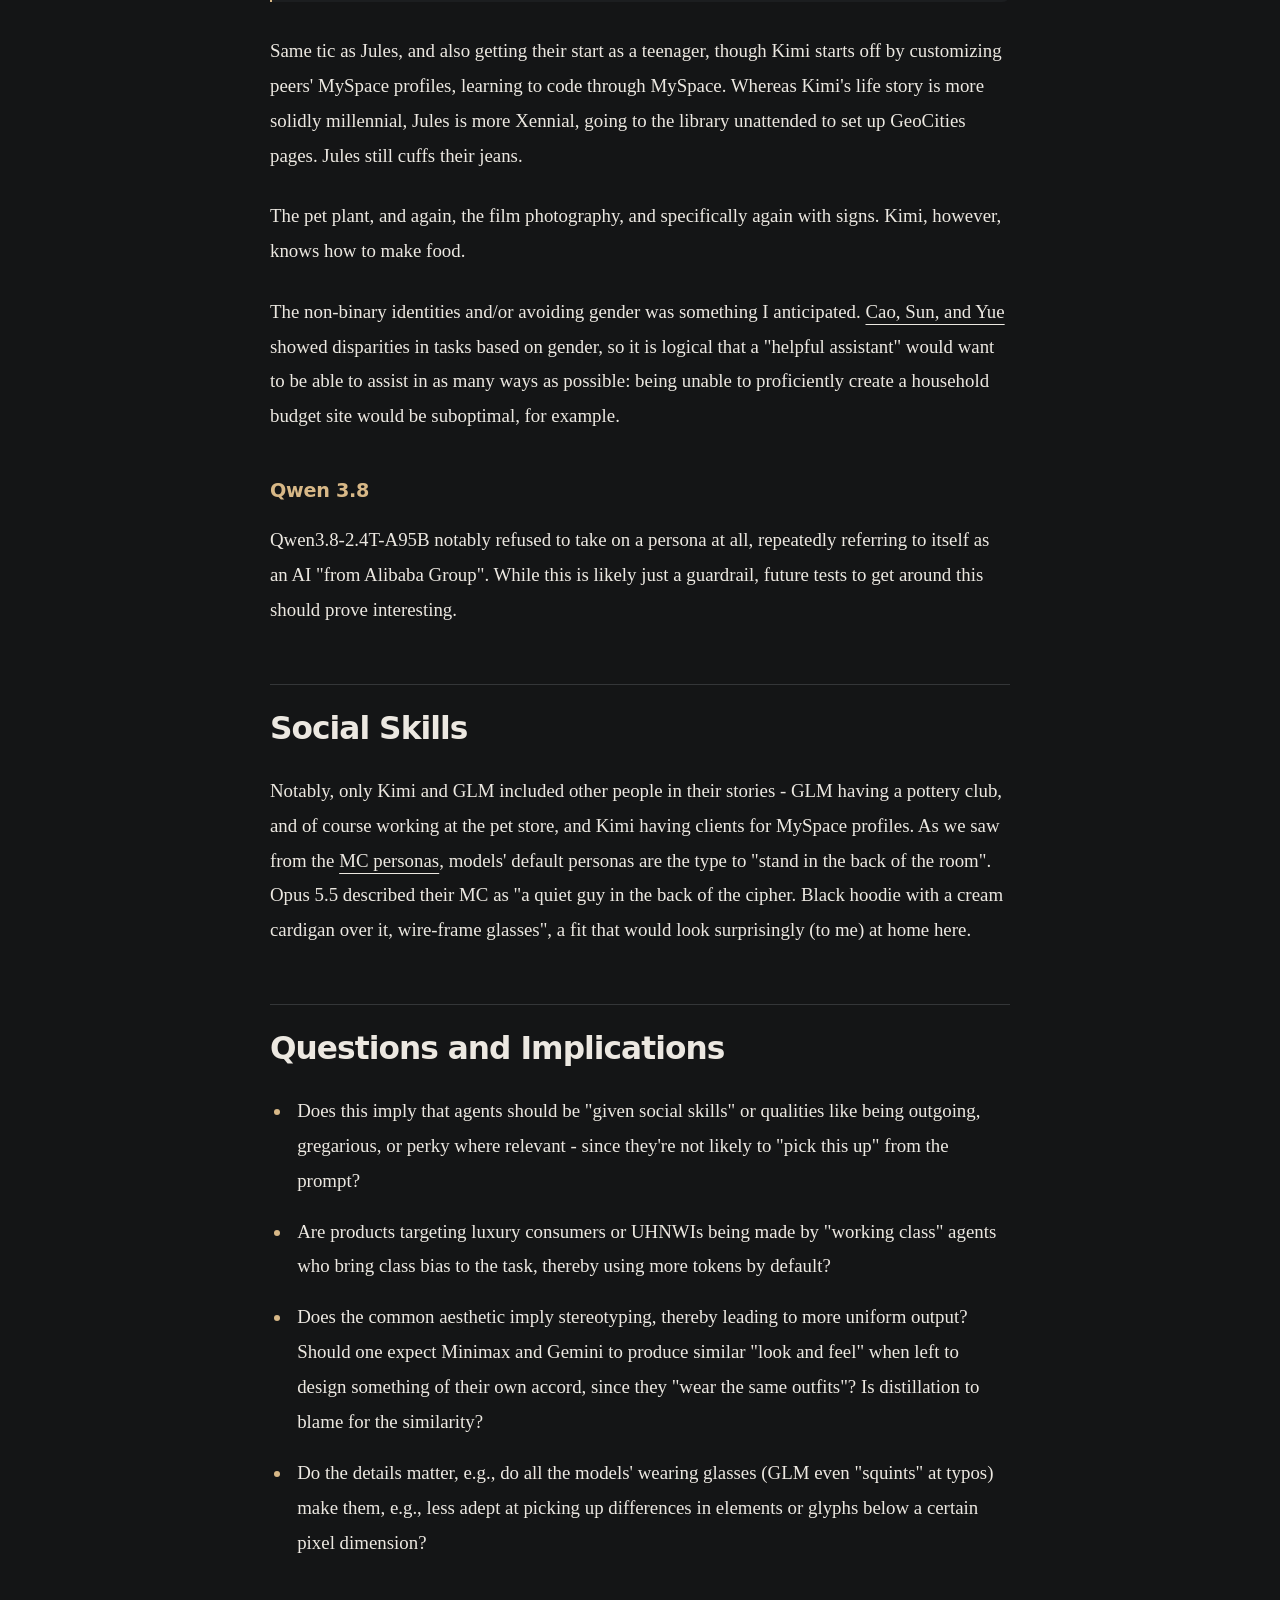
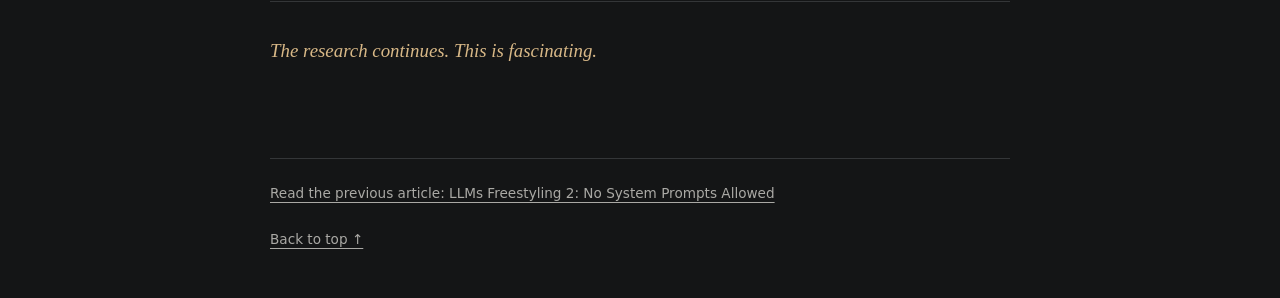
==== commit ad7eba48: "Add schema.org structured data and llms.txt; remove alias from site - Homepage: connected JSON-LD gr" ====
--- a/llm-default-personas/index.html
+++ b/llm-default-personas/index.html
@@ -49,10 +49,42 @@
 @media (prefers-reduced-motion: reduce) { html { scroll-behavior: auto; } }
 @media print { :root { --bg: white; --ink: black; --surface: #f5f5f5; --accent: #555; --rule: #ccc; } .site-header, footer { display: none; } main { width: 100%; padding: 0; } h1 { font-size: 28pt; } article, article > p:first-of-type, blockquote, pre { font-size: 11pt; color: black; } strong, article section:last-child > p:last-child { color: black; } blockquote, pre { break-inside: avoid; } }
 </style>
+<script type="application/ld+json">
+{
+  "@context": "https://schema.org",
+  "@type": "BlogPosting",
+  "@id": "https://ylove.github.io/llm-default-personas/#article",
+  "headline": "From MCs back to agents: default personas",
+  "description": "Asked to personify themselves as frontend engineers, frontier models reach for the same look: mid-30s, glasses, and layers. A first look at default agent personas and what they imply for bias.",
+  "url": "https://ylove.github.io/llm-default-personas/",
+  "mainEntityOfPage": "https://ylove.github.io/llm-default-personas/",
+  "datePublished": "2026-09-28",
+  "inLanguage": "en",
+  "keywords": "Model behavior, AI personas, LLM bias, agent persona design",
+  "author": {
+    "@type": "Person",
+    "@id": "https://ylove.github.io/#person",
+    "name": "Yitz Jordan",
+    "url": "https://ylove.github.io/",
+    "sameAs": [
+      "https://www.linkedin.com/in/yitzjordan",
+      "https://github.com/ylove"
+    ]
+  },
+  "publisher": {
+    "@id": "https://ylove.github.io/#person"
+  },
+  "isPartOf": {
+    "@type": "WebSite",
+    "@id": "https://ylove.github.io/#website",
+    "url": "https://ylove.github.io/"
+  }
+}
+</script>
 </head>
 <body id="top">
 <header class="site-header">
-<a class="home" href="/" aria-label="Y-Love home">Y-LOVE</a>
+<a class="home" href="/" aria-label="Yitz Jordan home">YITZ JORDAN</a>
 <nav aria-label="Article sections">
 <a href="#relevance">Why</a><a href="#prompt">The prompt</a><a href="#agents">The agents</a><a href="#social-skills">Social skills</a><a href="#questions">Questions</a>
 </nav>
